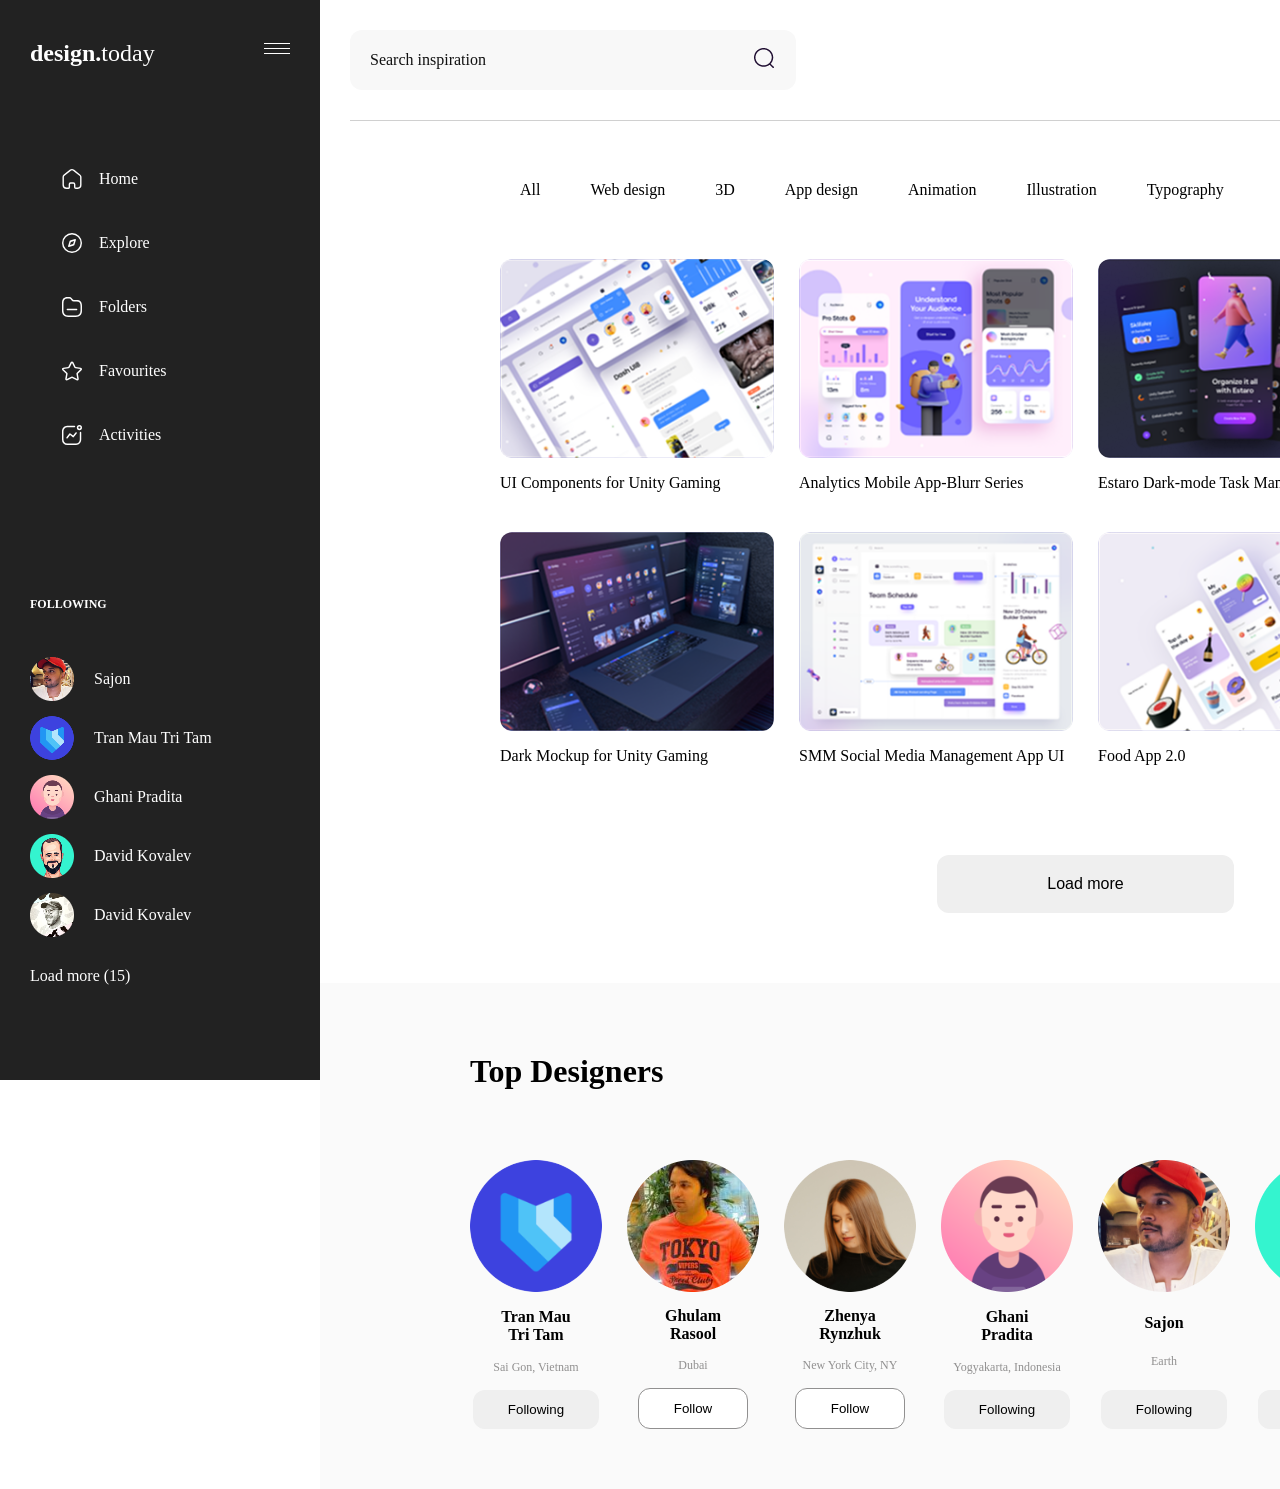
==== index.html @ c8853a81 "finish designers chapter" ====
<!doctype html>
<html lang="en">
  <head>
    <meta charset="UTF-8" />
    <meta name="viewport" content="width=device-width, initial-scale=1.0" />
    <title>SHUALEDURI | NIKUSHA JGARKAVA</title>
    <link rel="stylesheet" href="src/style.css" />
    <meta name="desctiption" content="SHUALEDURI" />
    <meta
      property="og:url"
      content="https://nikushajgarkava718.github.io/SHUALEDURI-NIKUSHA-JGARKAVA/"
    />
    <meta property="og:type" content="site" />
    <meta property="og:title" content="making site design" />
    <meta property="og:description" content="making site design" />
  </head>
  <body>
    <aside class="sidebar">
      <div class="logo">
        <div class="mainlogo">
          <div class="start">design.</div>
          <div class="end">today</div>
        </div>
        <div class="burger">
          <img src="src/img/burger.png" alt="burgermenu" />
        </div>
      </div>
      <nav class="navigation">
        <ul>
          <li class="icons">
            <img src="src/img/home.svg" alt="home" />
            <span>Home</span>
          </li>
          <li class="icons">
            <img src="src/img/explore.svg" alt="explore" />
            <span>Explore</span>
          </li>
          <li class="icons">
            <img src="src/img/folders.svg" alt="folders" />
            <span>Folders</span>
          </li>
          <li class="icons">
            <img src="src/img/favourites.svg" alt="favourites" />
            <span>Favourites</span>
          </li>
          <li class="icons">
            <img src="src/img/activities.svg" alt="activities" />
            <span>Activities</span>
          </li>
        </ul>
      </nav>
      <div class="following">
        <h3>Following</h3>
        <ul class="allmembers">
          <li class="members">
            <img src="src/img/sajon.png" alt="Sajon" /> <span>Sajon</span>
          </li>
          <li class="members">
            <img src="src/img/tran.png" alt="Tran Mau Tri Tam" />
            <span>Tran Mau Tri Tam</span>
          </li>
          <li class="members">
            <img src="src/img/ghani.png" alt="Ghani Pradita" />
            <span>Ghani Pradita</span>
          </li>
          <li class="members">
            <img src="src/img/david.png" alt="David Kovalev" />
            <span>David Kovalev</span>
          </li>
          <li class="members">
            <img src="src/img/ryan.png" alt="Ryan Putnam" />
            <span>David Kovalev</span>
          </li>
        </ul>
      </div>
      <div class="loadmore">
        <p>Load more (15)</p>
      </div>
    </aside>
    <header class="header">
      <div class="search">
        <div>
          <span>Search inspiration</span>
        </div>
        <div>
          <img src="src/img/searchicon.png" alt="search" />
        </div>
      </div>
      <div class="nextpage">
        <span>GO PRO!</span>
        <img src="src/img/mailnot.png" alt="maillogo" />
        <img src="src/img/notification.png" alt="messagelogo" />
        <a href="#"><img src="src/img/nextpage.png" alt="gotonextpage" /></a>
        <button class="load">UPLOAD</button>
      </div>
    </header>
    <section class="main">
      <div class="categories">
        <div class="catnames">
          <span class="names">All</span>
          <span class="names">Web design</span>
          <span class="names">3D</span>
          <span class="names">App design</span>
          <span class="names">Animation</span>
          <span class="names">Illustration</span>
          <span class="names">Typography</span>
        </div>
        <button class="bfilters">
          <img src="src/img/filterlogo.svg" alt="filterlogo" />
          Filters
        </button>
      </div>
      <div class="nextsection">
        <div class="bigphotos">
          <div class="photos">
            <img src="src/img/ui.png" alt="uielements" />
            <div class="photo-actions">
              <button class="icon-btn" aria-label="Add">
                <img src="src/img/plus.png" alt="" />
              </button>
              <button class="icon-btn" aria-label="Favourite">
                <img src="src/img/heart.png" alt="" />
              </button>
            </div>
            <p>UI Components for Unity Gaming</p>
          </div>
          <div class="photos">
            <img src="src/img/blurr.png" alt="blurr" />
            <div class="photo-actions">
              <button class="icon-btn" aria-label="Add">
                <img src="src/img/plus.png" alt="" />
              </button>
              <button class="icon-btn" aria-label="Favourite">
                <img src="src/img/heart.png" alt="" />
              </button>
            </div>
            <p>Analytics Mobile App-Blurr Series</p>
          </div>
          <div class="photos">
            <img src="src/img/darkmode.png" alt="darkmode" />
            <div class="photo-actions">
              <button class="icon-btn" aria-label="Add">
                <img src="src/img/plus.png" alt="" />
              </button>
              <button class="icon-btn" aria-label="Favourite">
                <img src="src/img/heart.png" alt="" />
              </button>
            </div>
            <p>Estaro Dark-mode Task Management App</p>
          </div>
          <div class="photos">
            <img src="src/img/livestream.png" alt="livestream" />
            <div class="photo-actions">
              <button class="icon-btn" aria-label="Add">
                <img src="src/img/plus.png" alt="" />
              </button>
              <button class="icon-btn" aria-label="Favourite">
                <img src="src/img/heart.png" alt="" />
              </button>
            </div>
            <p>Live streaming application for gamers.</p>
          </div>
        </div>
        <div class="bigphotos">
          <div class="photos">
            <img src="src/img/darkmockup.png" alt="uielements" />
            <div class="photo-actions">
              <button class="icon-btn" aria-label="Add">
                <img src="src/img/plus.png" alt="" />
              </button>
              <button class="icon-btn" aria-label="Favourite">
                <img src="src/img/heart.png" alt="" />
              </button>
            </div>
            <p>Dark Mockup for Unity Gaming</p>
          </div>
          <div class="photos">
            <img src="src/img/SMM.png" alt="blurr" />
            <div class="photo-actions">
              <button class="icon-btn" aria-label="Add">
                <img src="src/img/plus.png" alt="" />
              </button>
              <button class="icon-btn" aria-label="Favourite">
                <img src="src/img/heart.png" alt="" />
              </button>
            </div>
            <p>SMM Social Media Management App UI</p>
          </div>
          <div class="photos">
            <img src="src/img/food.png" alt="darkmode" />
            <div class="photo-actions">
              <button class="icon-btn" aria-label="Add">
                <img src="src/img/plus.png" alt="" />
              </button>
              <button class="icon-btn" aria-label="Favourite">
                <img src="src/img/heart.png" alt="" />
              </button>
            </div>
            <p>Food App 2.0</p>
          </div>
          <div class="photos">
            <img src="src/img/livestream2.png" alt="livestream" />
            <div class="photo-actions">
              <button class="icon-btn" aria-label="Add">
                <img src="src/img/plus.png" alt="" />
              </button>
              <button class="icon-btn" aria-label="Favourite">
                <img src="src/img/heart.png" alt="" />
              </button>
            </div>
            <p>Live streaming application for gamers.</p>
          </div>
        </div>
        <button class="loadmore">Load more</button>
      </div>
    </section>
    <section class="design">
      <div class="designers">
        <div class="topdesigners">
          <h4>Top Designers</h4>
          <p>View all</p>
        </div>
        <div class="realdesigners">
          <div class="designer">
            <img src="src/img/Tranmau.png" alt="tranpic" />
            <span class="fullname">Tran Mau Tri Tam</span>
            <span class="location">Sai Gon, Vietnam</span>
            <button>Following</button>
          </div>
          <div class="designer">
            <img src="src/img/ghulam.png" alt="ghulampic" />
            <span class="fullname">Ghulam Rasool</span>
            <span class="location">Dubai</span>
            <button class="follow">Follow</button>
          </div>
          <div class="designer">
            <img src="src/img/zhenya.png" alt="zhenyapic" />
            <span class="fullname">Zhenya Rynzhuk</span>
            <span class="location">New York City, NY</span>
            <button class="follow">Follow</button>
          </div>
          <div class="designer">
            <img src="src/img/ghani2.png" alt="ghanipic" />
            <span class="fullname">Ghani Pradita</span>
            <span class="location">Yogyakarta, Indonesia</span>
            <button>Following</button>
          </div>
          <div class="designer">
            <img src="src/img/sajon2.png" alt="sajonpic" />
            <span class="fullname">Sajon</span>
            <span class="location">Earth</span>
            <button>Following</button>
          </div>
          <div class="designer">
            <img src="src/img/david2.png" alt="davidpic" />
            <span class="fullname">David Kovalev</span>
            <span class="location">Sarasota, FL</span>
            <button>Following</button>
          </div>
          <div class="designer">
            <img src="src/img/ryan2.png" alt="ryanpic" />
            <span class="fullname">Ryan Putnam</span>
            <span class="location">Colorado Springs</span>
            <button>Following</button>
          </div>
          <div class="designer">
            <img src="src/img/dmitry.png" alt="dmitrypic" />
            <span class="fullname">Dmitry Lauretsky</span>
            <span class="location">Omsk, Russia</span>
            <button class="follow">Follow</button>
          </div>
        </div>
      </div>
    </section>
  </body>
</html>
---- src/style.css ----
@media (min-width: 768px);

* {
  margin: 0;
  padding: 0;
  box-sizing: border-box;
}

body {
  display: grid;
  grid-template-columns: 320px 1fr;
  grid-template-rows: auto 1fr;
  grid-template-areas:
    "sidebar header"
    "sidebar main"
    "sidebar design";
}

.sidebar {
  grid-area: sidebar;
}

.header {
  grid-area: header;
}

.main {
  grid-area: main;
}

.design {
  grid-area: design;
}

ul,
li {
  list-style: none;
}

.sidebar {
  background-color: #222222;
  width: 320px;
  height: 1080px;
  .logo {
    display: flex;
    justify-content: space-between;
    padding: 40px 30px;
    .mainlogo {
      display: flex;
      .start {
        color: white;
        font-weight: 900;
        font-size: 24px;
      }
      .end {
        color: white;
        font-size: 24px;
      }
    }
  }

  .navigation {
    padding: 40px 30px;

    .icons {
      color: white;
      display: flex;
      align-items: center;
      gap: 15px;
      /* margin-bottom: 50px; */
      max-width: 260px;
      min-height: 60px;
      padding: 20px 30px;
      border-radius: 12px;
      &:hover {
        background-color: #ff2288;
      }
    }
  }
}

.following {
  margin-top: 90px;
  h3 {
    color: white;
    text-transform: uppercase;
    padding: 0 30px;
    font-size: 12px;
  }

  .allmembers {
    padding: 30px;
    color: white;
    .members {
      gap: 20px;
      display: flex;
      align-items: center;
      margin-top: 15px;
    }
  }
}

.loadmore {
  padding: 0 30px;
  color: white;
}

header {
  display: flex;
  justify-content: space-between;
  padding: 30px;
  .search {
    color: #111111;
    background-color: #f8f8f8;
    width: 446px;
    min-height: 56px;
    display: flex;
    justify-content: space-between;
    align-items: center;
    padding: 0 20px;
    border-radius: 12px;
  }

  .nextpage {
    display: flex;
    align-items: center;
    gap: 25px;
    span {
      color: #ff2288;
      font-size: 14px;
    }

    .load {
      background-color: #ff2288;
      border: none;
      font-size: 14px;
      padding: 20px 40px;
      border-radius: 12px;
      color: white;
      &:hover {
        background-color: #222222;
      }
    }
  }
}

.main {
  border-top: 1px solid #d0d0d0;
  margin: 0 30px;
  .categories {
    padding: 0 150px;
    margin-top: 40px;
    display: flex;
    align-items: center;
    justify-content: space-between;
    .catnames {
      display: flex;
      gap: 10px;
    }
    .names {
      padding: 20px;
      &:hover {
        background-color: #f2f2f2;
        border-radius: 12px;
      }
    }
    .bfilters {
      display: flex;
      align-items: center;
      gap: 15px;
      font-size: 16px;
      background-color: white;
      border: 1px solid #d8d8d8;
      padding: 15px 25px;
      border-radius: 12px;
    }
  }

  .nextsection {
    display: flex;
    flex-direction: column;
    align-items: center;
    .bigphotos {
      display: flex;
      justify-content: space-between;
      gap: 25px;
      margin-top: 40px;
      padding: 0 150px;
      .photos {
        position: relative;
        p {
          margin-top: 16px;
        }
      }

      .photos img {
        width: 100%;
        display: block;
        border-radius: 12px;
      }

      .photo-actions {
        position: absolute;
        top: 15px;
        left: 15px;
        display: none;
        flex-direction: column;
        gap: 8px;
      }

      .photos:hover .photo-actions {
        display: flex;
      }

      .icon-btn {
        width: 36px;
        height: 36px;
        background-color: white;
        border-radius: 12px;
        border: none;
        display: flex;
        align-items: center;
        justify-content: center;
        cursor: pointer;
      }

      .icon-btn img {
        width: 16px;
        height: 16px;
      }
    }

    .loadmore {
      color: black;
      padding: 20px 110px;
      font-size: 16px;
      border: none;
      border-radius: 12px;
      margin-top: 90px;
    }
  }
}

.designers {
  margin-top: 70px;
  background-color: #fafafa;
  .topdesigners {
    display: flex;
    justify-content: space-between;
    padding: 70px 150px;
    h4 {
      font-size: 32px;
    }
    p {
      font-size: 14px;
      color: #bcbcbc;
    }
  }
  .realdesigners {
    padding: 0 150px;
    padding-bottom: 60px;
    display: flex;
    gap: 25px;
  }
  .designer {
    max-width: 132px;
    display: flex;
    flex-direction: column;
    align-items: center;
    justify-content: space-between;
    gap: 15px;
    .fullname {
      text-align: center;
      font-size: 16px;
      font-weight: 800;
      max-width: 70px;
    }
    .location {
      color: #919090;
      font-size: 12px;
    }
    button {
      padding: 12px 35px;
      border: none;
      border-radius: 12px;
    }
    .follow {
      background-color: white;
      border: 1px solid #919090;
      border-radius: 12px;
    }
  }
}
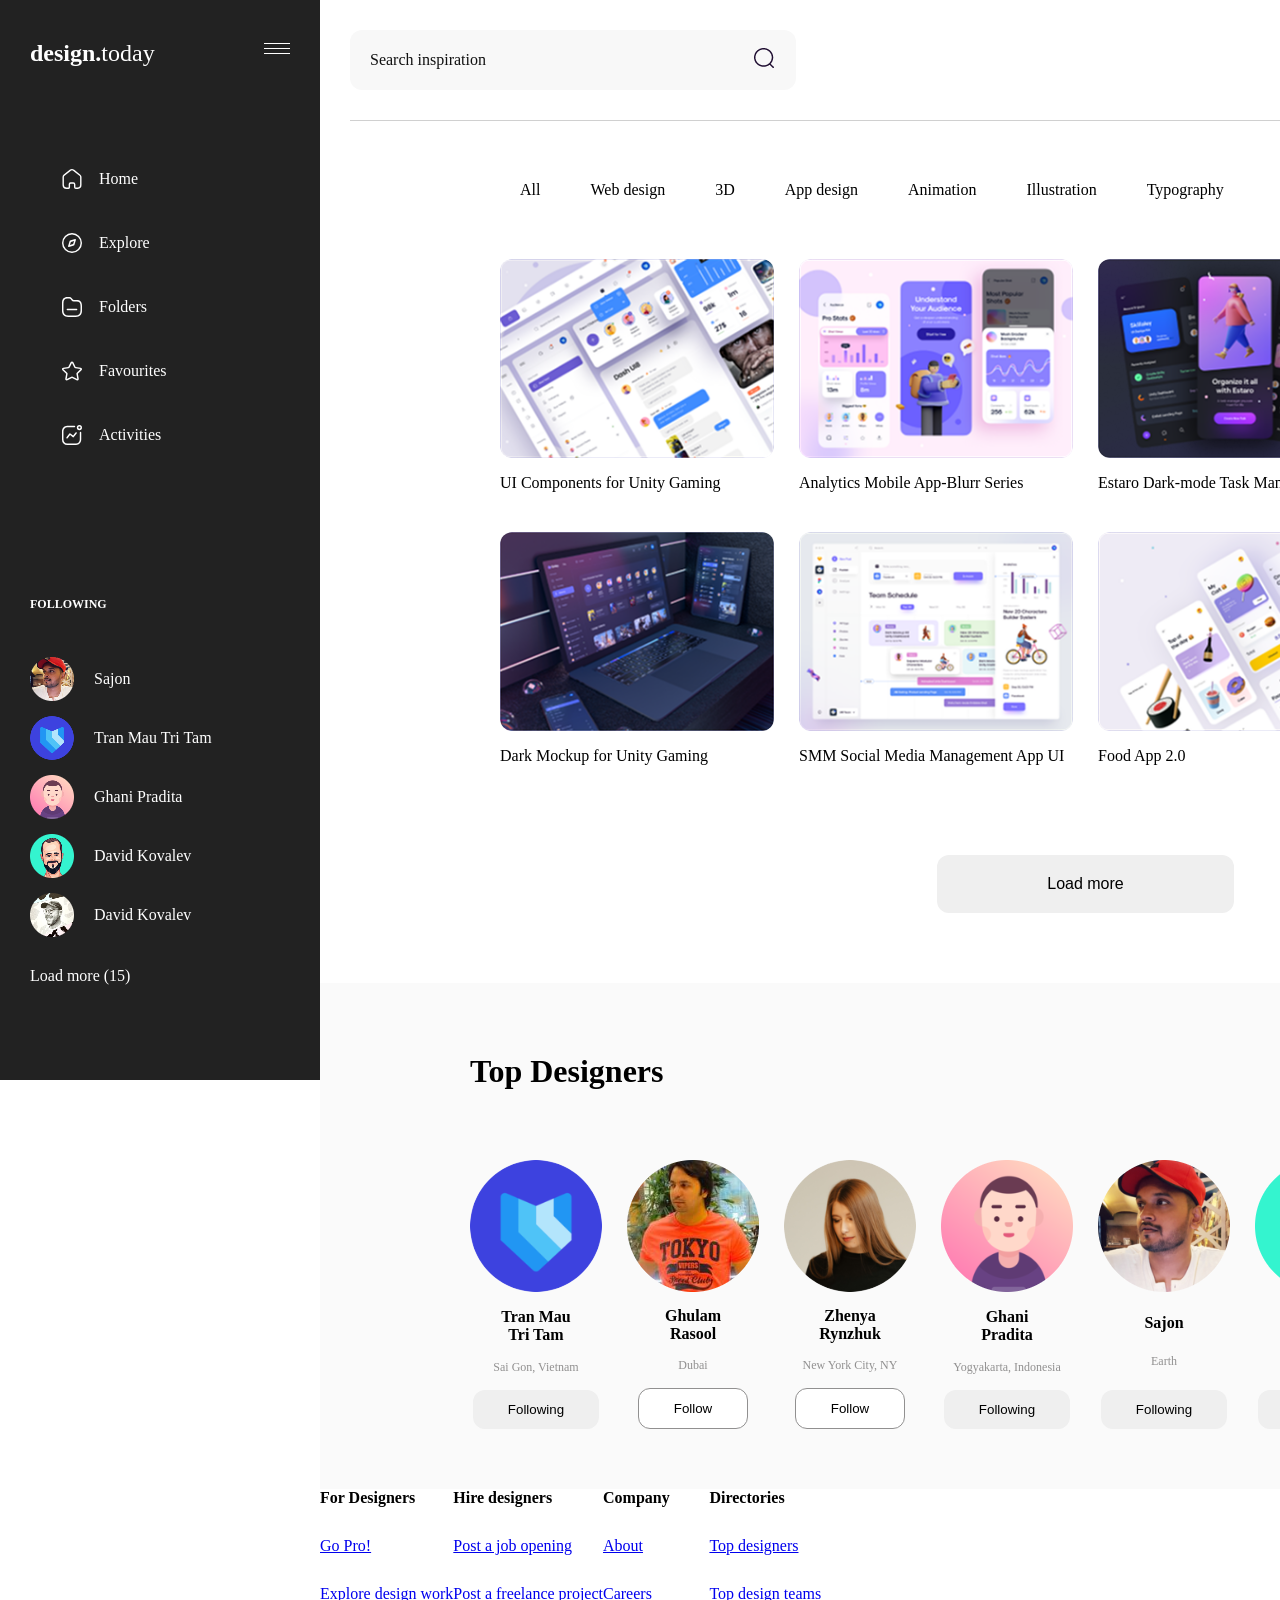
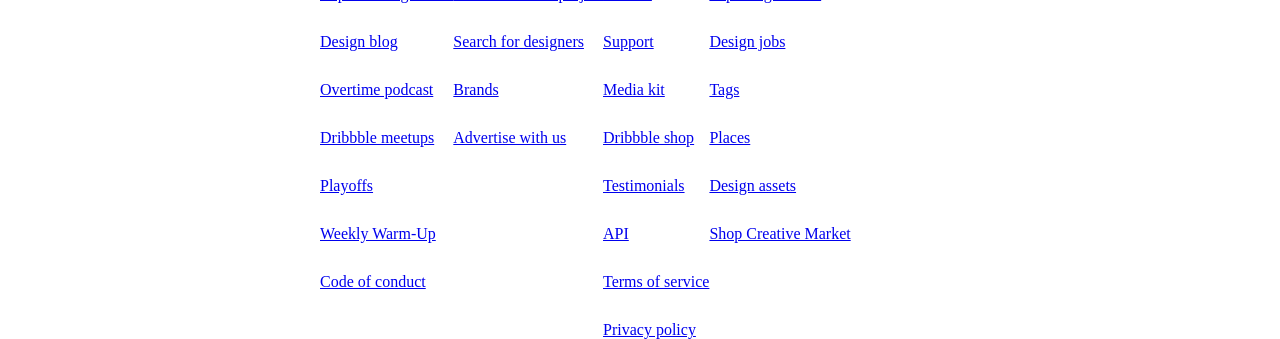
==== commit b1f49cc8: "add a tags and display flex on footer" ====
--- a/index.html
+++ b/index.html
@@ -272,5 +272,50 @@
         </div>
       </div>
     </section>
+    <footer class="footer">
+      <div class="links">
+        <div class="alllinks">
+          <h4>For Designers</h4>
+          <a href="#">Go Pro!</a>
+          <a href="#">Explore design work</a>
+          <a href="#">Design blog</a>
+          <a href="#">Overtime podcast</a>
+          <a href="#">Dribbble meetups</a>
+          <a href="#">Playoffs</a>
+          <a href="#">Weekly Warm-Up</a>
+          <a href="#">Code of conduct</a>
+        </div>
+        <div class="alllinks">
+          <h4>Hire designers</h4>
+          <a href="#">Post a job opening</a>
+          <a href="#">Post a freelance project</a>
+          <a href="#"> Search for designers</a>
+          <a href="#">Brands</a>
+          <a href="#">Advertise with us</a>
+        </div>
+        <div class="alllinks">
+          <h4>Company</h4>
+          <a href="#">About</a>
+          <a href="#">Careers</a>
+          <a href="#">Support</a>
+          <a href="#">Media kit</a>
+          <a href="#">Dribbble shop</a>
+          <a href="#">Testimonials</a>
+          <a href="#">API</a>
+          <a href="#">Terms of service</a>
+          <a href="#">Privacy policy</a>
+        </div>
+        <div class="alllinks">
+          <h4>Directories</h4>
+          <a href="#">Top designers</a>
+          <a href="#">Top design teams</a>
+          <a href="#">Design jobs</a>
+          <a href="#">Tags</a>
+          <a href="#">Places</a>
+          <a href="#">Design assets</a>
+          <a href="#">Shop Creative Market</a>
+        </div>
+      </div>
+    </footer>
   </body>
 </html>
--- a/src/style.css
+++ b/src/style.css
@@ -13,7 +13,8 @@
   grid-template-areas:
     "sidebar header"
     "sidebar main"
-    "sidebar design";
+    "sidebar design"
+    "sidebar footer";
 }
 
 .sidebar {
@@ -30,6 +31,9 @@
 
 .design {
   grid-area: design;
+}
+.footer {
+  grid-area: footer;
 }
 
 ul,
@@ -291,3 +295,14 @@
     }
   }
 }
+
+.footer {
+  .links {
+    display: flex;
+    .alllinks {
+      display: flex;
+      flex-direction: column;
+      gap: 30px;
+    }
+  }
+}
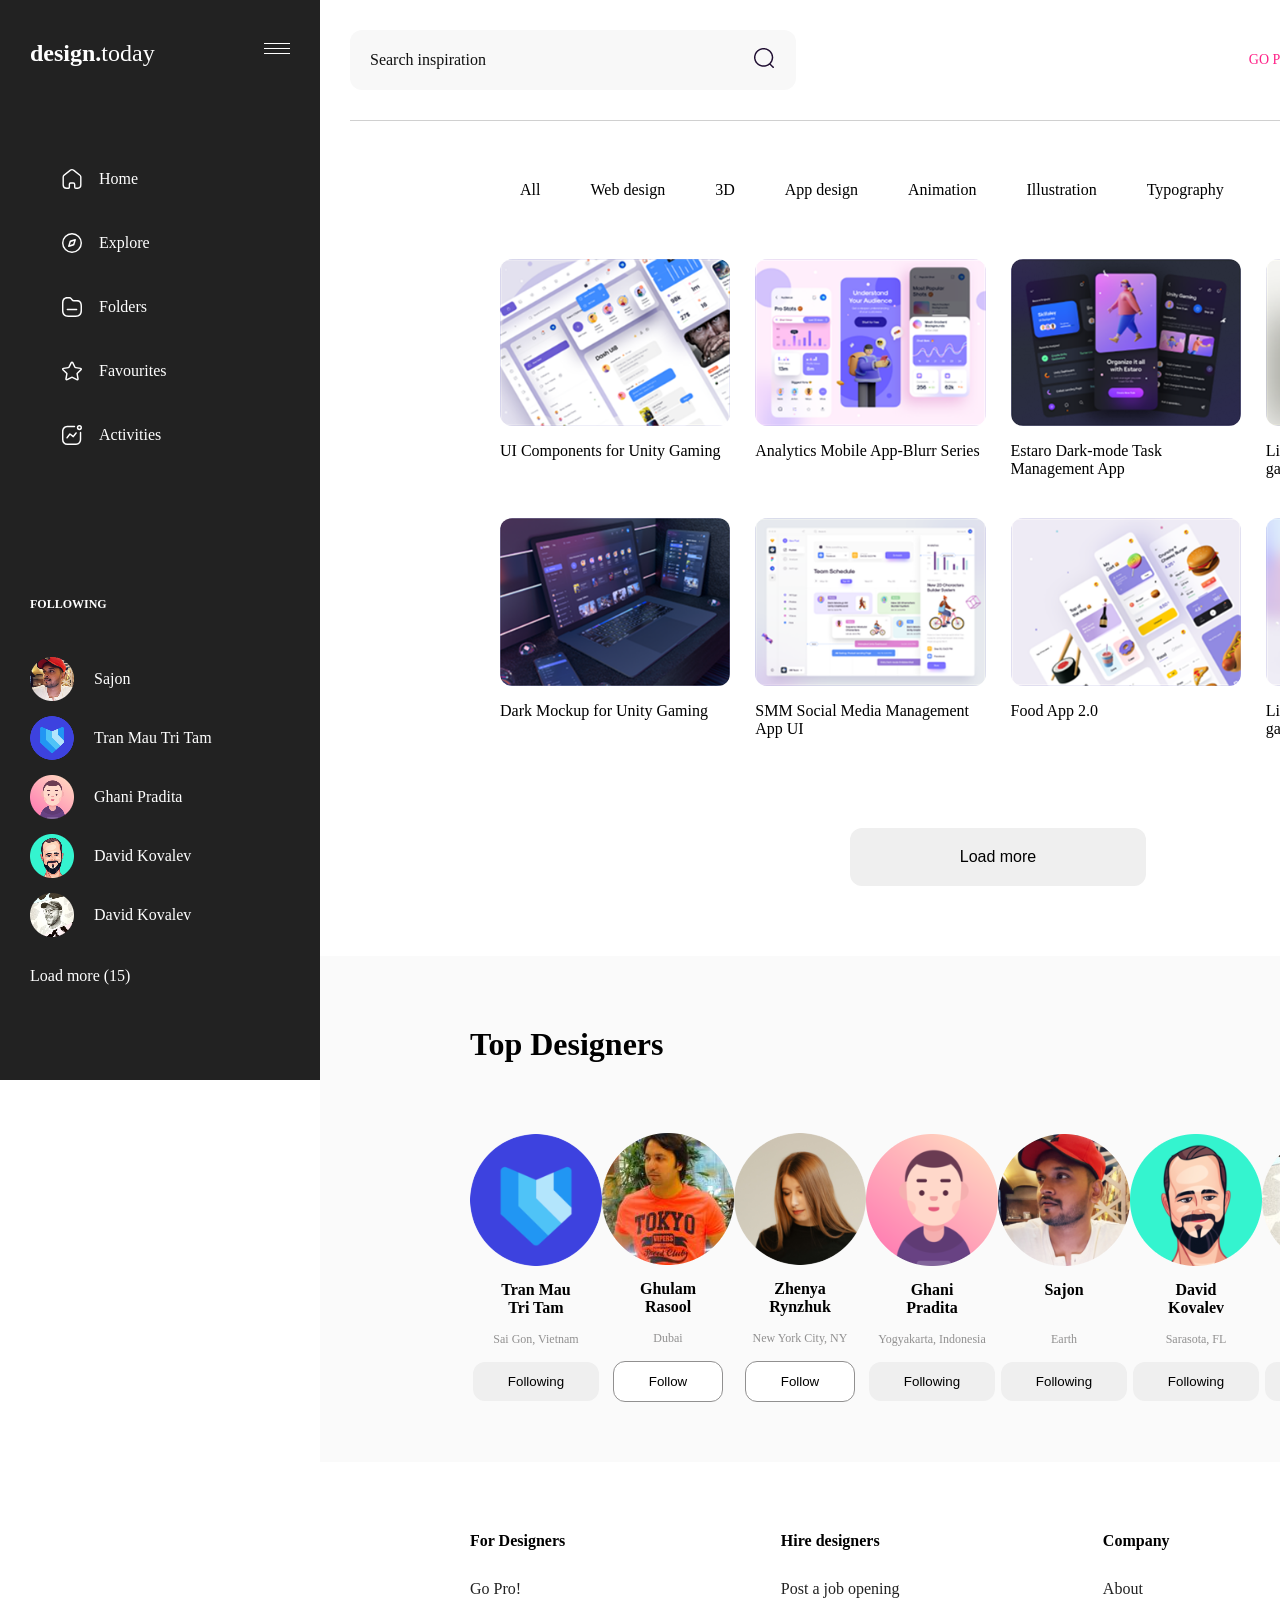
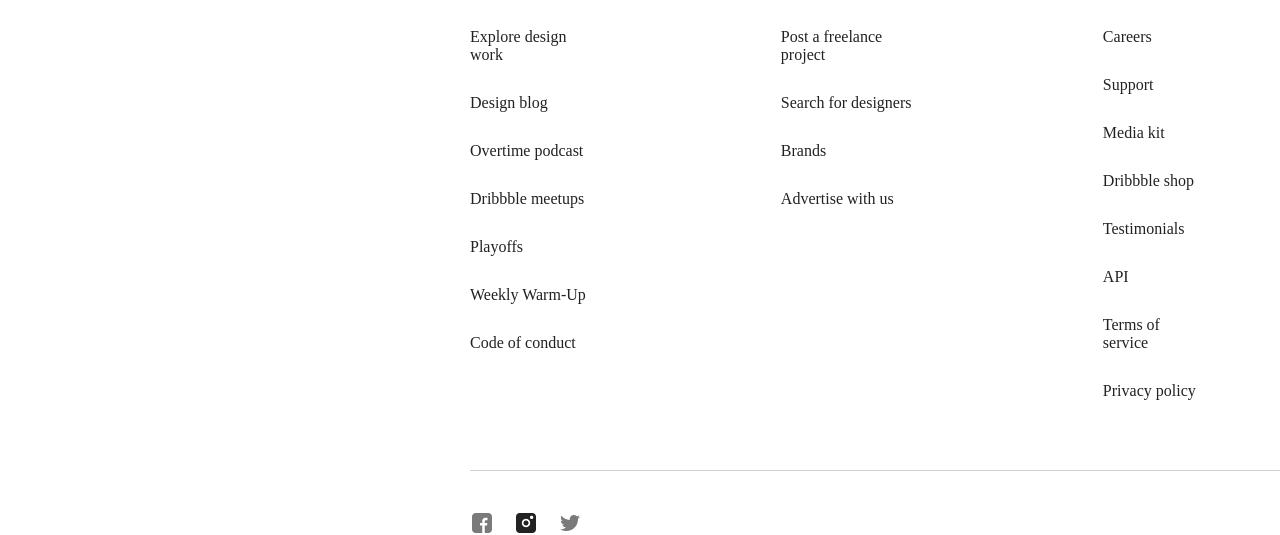
==== commit 9bded292: "finish basic full design" ====
--- a/index.html
+++ b/index.html
@@ -316,6 +316,17 @@
           <a href="#">Shop Creative Market</a>
         </div>
       </div>
+      <div class="media">
+        <div class="socialmedia">
+          <img src="src/img/fb.png" alt="facebook" />
+          <img src="src/img/insta.png" alt="instagram" />
+          <img src="src/img/x.png" alt="x-twitter" />
+        </div>
+        <div class="smartacademy">
+          <p>For</p>
+          <p class="academy">Smartacademy</p>
+        </div>
+      </div>
     </footer>
   </body>
 </html>
--- a/src/style.css
+++ b/src/style.css
@@ -264,7 +264,8 @@
     padding: 0 150px;
     padding-bottom: 60px;
     display: flex;
-    gap: 25px;
+    align-items: center;
+    justify-content: space-between;
   }
   .designer {
     max-width: 132px;
@@ -278,6 +279,7 @@
       font-size: 16px;
       font-weight: 800;
       max-width: 70px;
+      min-height: 36px;
     }
     .location {
       color: #919090;
@@ -297,12 +299,44 @@
 }
 
 .footer {
+  margin-top: 70px;
+  padding: 0 150px;
+
   .links {
     display: flex;
+    gap: 180px;
+    padding-bottom: 70px;
+    border-bottom: 1px solid #d0d0d0;
     .alllinks {
+      max-width: 142px;
       display: flex;
       flex-direction: column;
       gap: 30px;
-    }
-  }
-}
+      a {
+        text-decoration: none;
+        color: #222222;
+      }
+    }
+  }
+
+  .media {
+    display: flex;
+    justify-content: space-between;
+    margin-top: 40px;
+    .socialmedia {
+      display: flex;
+      gap: 20px;
+      img {
+        max-width: 24px;
+        height: 24px;
+      }
+    }
+    .smartacademy {
+      display: flex;
+      gap: 4px;
+      .academy {
+        font-weight: bold;
+      }
+    }
+  }
+}
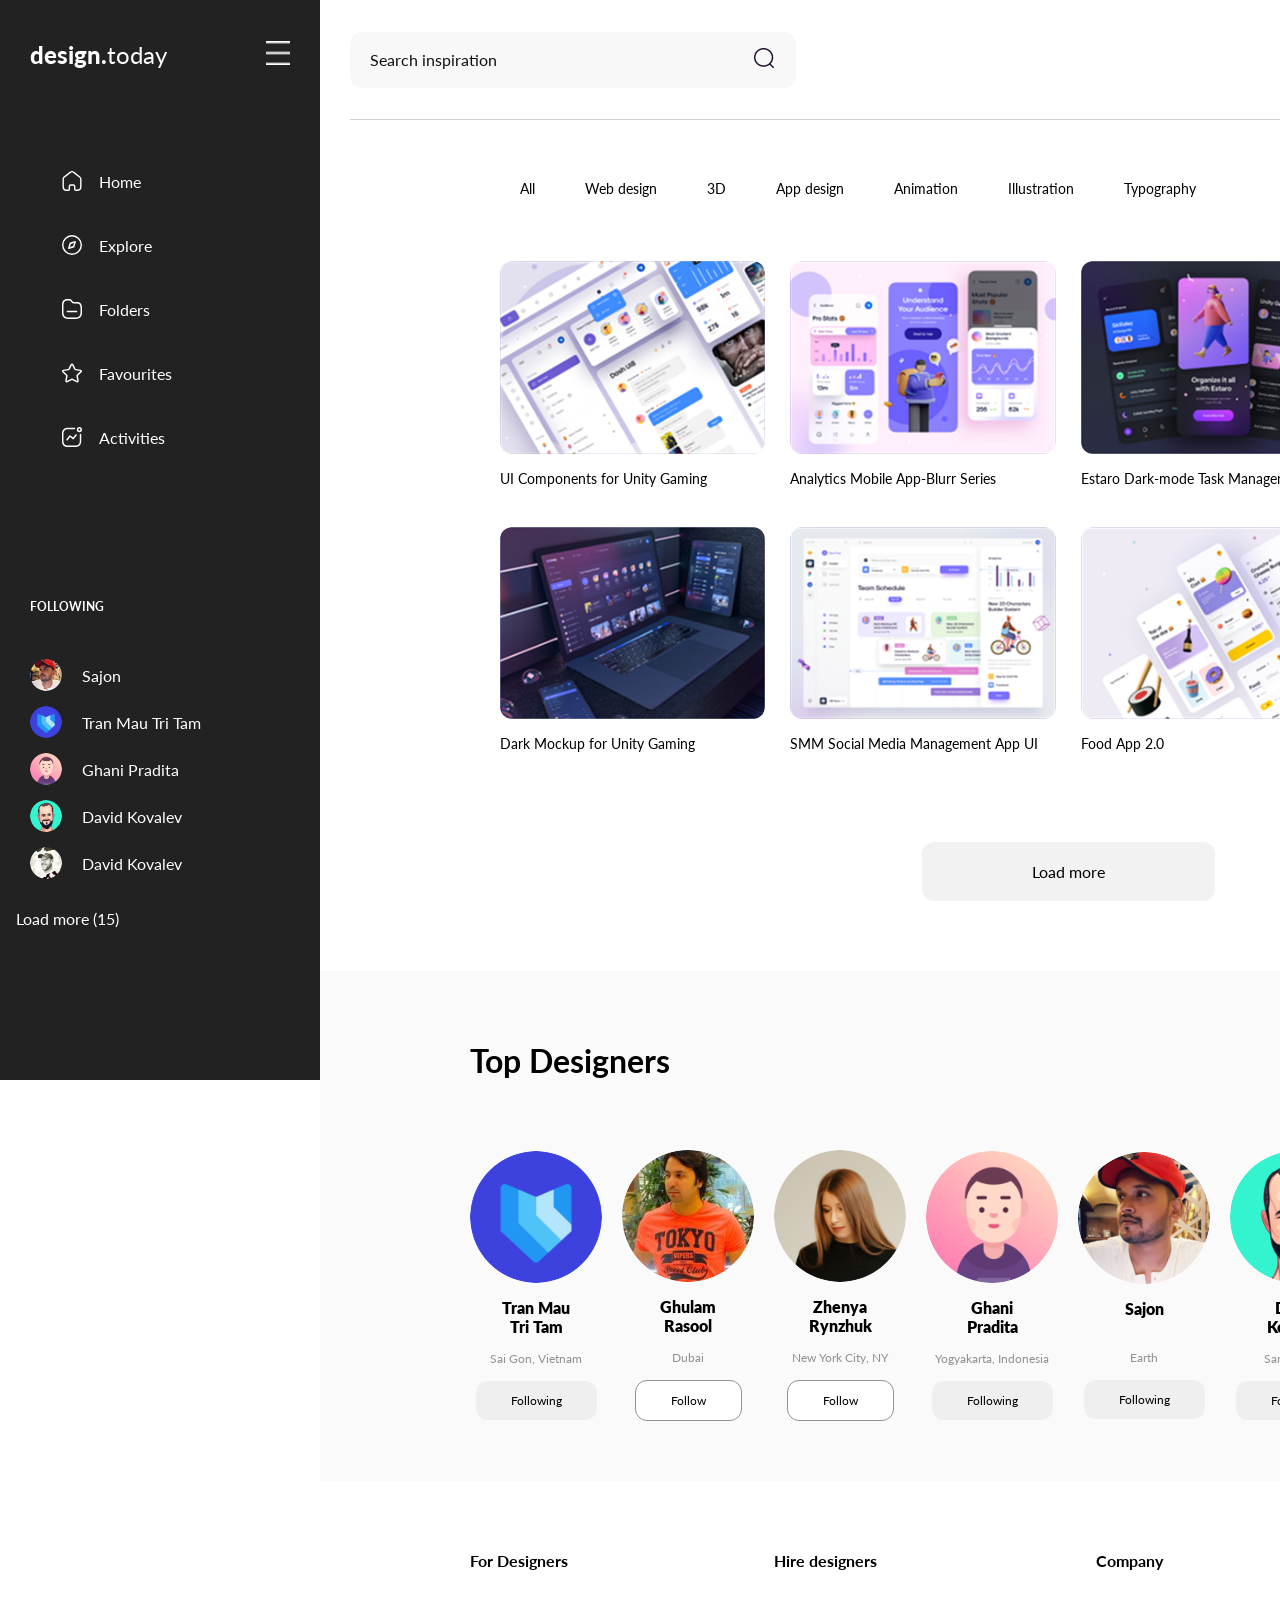
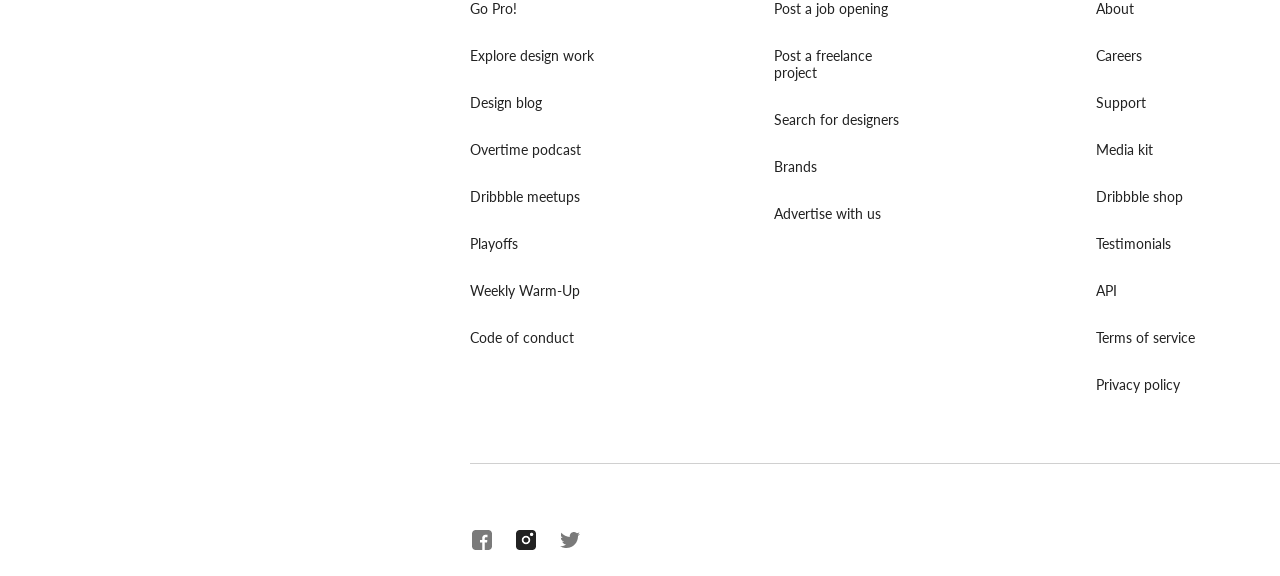
==== commit b382d94f: "add fonts" ====
--- a/index.html
+++ b/index.html
@@ -5,6 +5,12 @@
     <meta name="viewport" content="width=device-width, initial-scale=1.0" />
     <title>SHUALEDURI | NIKUSHA JGARKAVA</title>
     <link rel="stylesheet" href="src/style.css" />
+    <link rel="preconnect" href="https://fonts.googleapis.com" />
+    <link rel="preconnect" href="https://fonts.gstatic.com" crossorigin />
+    <link
+      href="https://fonts.googleapis.com/css2?family=Lato:ital,wght@0,100;0,300;0,400;0,700;0,900;1,100;1,300;1,400;1,700;1,900&display=swap"
+      rel="stylesheet"
+    />
     <meta name="desctiption" content="SHUALEDURI" />
     <meta
       property="og:url"
--- a/src/style.css
+++ b/src/style.css
@@ -1,39 +1,8 @@
-@media (min-width: 768px);
-
 * {
   margin: 0;
   padding: 0;
   box-sizing: border-box;
-}
-
-body {
-  display: grid;
-  grid-template-columns: 320px 1fr;
-  grid-template-rows: auto 1fr;
-  grid-template-areas:
-    "sidebar header"
-    "sidebar main"
-    "sidebar design"
-    "sidebar footer";
-}
-
-.sidebar {
-  grid-area: sidebar;
-}
-
-.header {
-  grid-area: header;
-}
-
-.main {
-  grid-area: main;
-}
-
-.design {
-  grid-area: design;
-}
-.footer {
-  grid-area: footer;
+  font-family: "Lato", sans-serif;
 }
 
 ul,
@@ -43,38 +12,44 @@
 
 .sidebar {
   background-color: #222222;
-  width: 320px;
-  height: 1080px;
+  width: 100%;
+  padding-bottom: 20px;
+
   .logo {
     display: flex;
     justify-content: space-between;
-    padding: 40px 30px;
+    align-items: center;
+    padding: 20px 16px;
+
     .mainlogo {
       display: flex;
       .start {
         color: white;
         font-weight: 900;
-        font-size: 24px;
+        font-size: 20px;
       }
       .end {
         color: white;
-        font-size: 24px;
-      }
+        font-size: 20px;
+      }
+    }
+
+    .burger img {
+      width: 24px;
+      height: 24px;
     }
   }
 
   .navigation {
-    padding: 40px 30px;
+    padding: 0 16px;
 
     .icons {
       color: white;
       display: flex;
       align-items: center;
       gap: 15px;
-      /* margin-bottom: 50px; */
-      max-width: 260px;
-      min-height: 60px;
-      padding: 20px 30px;
+      min-height: 50px;
+      padding: 14px 16px;
       border-radius: 12px;
       &:hover {
         background-color: #ff2288;
@@ -84,98 +59,118 @@
 }
 
 .following {
-  margin-top: 90px;
+  margin-top: 30px;
   h3 {
     color: white;
     text-transform: uppercase;
-    padding: 0 30px;
+    padding: 0 16px;
     font-size: 12px;
   }
-
   .allmembers {
-    padding: 30px;
+    padding: 16px;
     color: white;
     .members {
-      gap: 20px;
-      display: flex;
-      align-items: center;
-      margin-top: 15px;
-    }
-  }
-}
-
-.loadmore {
-  padding: 0 30px;
+      gap: 15px;
+      display: flex;
+      align-items: center;
+      margin-top: 14px;
+    }
+    img {
+      width: 32px;
+      height: 32px;
+      border-radius: 50%;
+    }
+  }
+}
+
+.sidebar .loadmore {
+  padding: 0 16px;
   color: white;
 }
 
-header {
+.header {
   display: flex;
-  justify-content: space-between;
-  padding: 30px;
+  flex-wrap: wrap;
+  align-items: center;
+  gap: 12px;
+  padding: 16px;
+
   .search {
+    order: 3;
+    width: 100%;
     color: #111111;
     background-color: #f8f8f8;
-    width: 446px;
-    min-height: 56px;
+    min-height: 48px;
     display: flex;
     justify-content: space-between;
     align-items: center;
-    padding: 0 20px;
+    padding: 0 16px;
     border-radius: 12px;
   }
 
   .nextpage {
+    order: 2;
+    margin-left: auto;
     display: flex;
     align-items: center;
-    gap: 25px;
+    gap: 14px;
+
     span {
-      color: #ff2288;
-      font-size: 14px;
+      display: none;
+    }
+
+    img {
+      width: 20px;
+      height: 20px;
     }
 
     .load {
       background-color: #ff2288;
       border: none;
-      font-size: 14px;
-      padding: 20px 40px;
-      border-radius: 12px;
+      font-size: 13px;
+      padding: 10px 16px;
+      border-radius: 10px;
       color: white;
-      &:hover {
-        background-color: #222222;
-      }
     }
   }
 }
 
 .main {
   border-top: 1px solid #d0d0d0;
-  margin: 0 30px;
+  margin: 0 16px;
+
   .categories {
-    padding: 0 150px;
-    margin-top: 40px;
-    display: flex;
-    align-items: center;
-    justify-content: space-between;
+    padding: 20px 0;
+    display: flex;
+    flex-direction: column;
+    gap: 16px;
+
     .catnames {
       display: flex;
-      gap: 10px;
-    }
+      gap: 8px;
+      overflow-x: auto;
+      padding-bottom: 4px;
+    }
+
     .names {
-      padding: 20px;
+      padding: 10px 14px;
+      white-space: nowrap;
+      font-size: 14px;
       &:hover {
         background-color: #f2f2f2;
         border-radius: 12px;
       }
     }
+
     .bfilters {
-      display: flex;
-      align-items: center;
-      gap: 15px;
-      font-size: 16px;
+      align-self: flex-start;
+      display: flex;
+      align-items: center;
+      gap: 10px;
+      font-size: 14px;
       background-color: white;
       border: 1px solid #d8d8d8;
-      padding: 15px 25px;
+      padding: 10px 16px;
       border-radius: 12px;
     }
   }
@@ -183,17 +178,19 @@
   .nextsection {
     display: flex;
     flex-direction: column;
-    align-items: center;
+    align-items: stretch;
+
     .bigphotos {
-      display: flex;
-      justify-content: space-between;
-      gap: 25px;
-      margin-top: 40px;
-      padding: 0 150px;
+      display: grid;
+      grid-template-columns: 1fr;
+      gap: 20px;
+      margin-top: 20px;
+
       .photos {
         position: relative;
         p {
-          margin-top: 16px;
+          margin-top: 12px;
+          font-size: 14px;
         }
       }
 
@@ -205,138 +202,513 @@
 
       .photo-actions {
         position: absolute;
-        top: 15px;
-        left: 15px;
-        display: none;
+        top: 12px;
+        left: 12px;
+        display: flex;
         flex-direction: column;
         gap: 8px;
       }
 
-      .photos:hover .photo-actions {
-        display: flex;
-      }
-
       .icon-btn {
-        width: 36px;
-        height: 36px;
+        width: 32px;
+        height: 32px;
         background-color: white;
-        border-radius: 12px;
+        border-radius: 10px;
         border: none;
         display: flex;
         align-items: center;
         justify-content: center;
-        cursor: pointer;
       }
 
       .icon-btn img {
-        width: 16px;
-        height: 16px;
+        width: 14px;
+        height: 14px;
       }
     }
 
     .loadmore {
       color: black;
-      padding: 20px 110px;
-      font-size: 16px;
+      background: #f2f2f2;
+      padding: 14px;
+      font-size: 14px;
       border: none;
       border-radius: 12px;
-      margin-top: 90px;
+      margin-top: 30px;
+      width: 100%;
     }
   }
 }
 
 .designers {
-  margin-top: 70px;
+  margin-top: 40px;
   background-color: #fafafa;
+
   .topdesigners {
     display: flex;
     justify-content: space-between;
-    padding: 70px 150px;
+    align-items: center;
+    padding: 30px 16px;
     h4 {
-      font-size: 32px;
+      font-size: 22px;
     }
     p {
-      font-size: 14px;
+      font-size: 13px;
       color: #bcbcbc;
     }
   }
+
   .realdesigners {
-    padding: 0 150px;
-    padding-bottom: 60px;
-    display: flex;
-    align-items: center;
-    justify-content: space-between;
-  }
+    padding: 0 16px 30px;
+    display: flex;
+    gap: 20px;
+    overflow-x: auto;
+  }
+
   .designer {
-    max-width: 132px;
+    flex: 0 0 auto;
+    max-width: 110px;
     display: flex;
     flex-direction: column;
     align-items: center;
-    justify-content: space-between;
-    gap: 15px;
+    gap: 10px;
+
+    img {
+      width: 64px;
+      height: 64px;
+      border-radius: 50%;
+    }
+
     .fullname {
       text-align: center;
-      font-size: 16px;
+      font-size: 13px;
       font-weight: 800;
-      max-width: 70px;
-      min-height: 36px;
-    }
+    }
+
     .location {
       color: #919090;
-      font-size: 12px;
-    }
+      font-size: 11px;
+      text-align: center;
+    }
+
     button {
-      padding: 12px 35px;
+      padding: 8px 20px;
       border: none;
       border-radius: 12px;
-    }
+      font-size: 12px;
+    }
+
     .follow {
       background-color: white;
       border: 1px solid #919090;
-      border-radius: 12px;
     }
   }
 }
 
 .footer {
-  margin-top: 70px;
-  padding: 0 150px;
+  margin-top: 40px;
+  padding: 0 16px;
 
   .links {
     display: flex;
-    gap: 180px;
-    padding-bottom: 70px;
+    flex-direction: column;
+    gap: 30px;
+    padding-bottom: 40px;
     border-bottom: 1px solid #d0d0d0;
+
     .alllinks {
-      max-width: 142px;
       display: flex;
       flex-direction: column;
-      gap: 30px;
+      gap: 16px;
       a {
         text-decoration: none;
         color: #222222;
+        font-size: 14px;
       }
     }
   }
 
   .media {
     display: flex;
-    justify-content: space-between;
-    margin-top: 40px;
+    flex-direction: column;
+    gap: 16px;
+    padding: 24px 0;
+
     .socialmedia {
       display: flex;
       gap: 20px;
       img {
-        max-width: 24px;
-        height: 24px;
-      }
-    }
+        max-width: 22px;
+        height: 22px;
+      }
+    }
+
     .smartacademy {
       display: flex;
       gap: 4px;
+      font-size: 13px;
       .academy {
         font-weight: bold;
       }
     }
   }
 }
+
+@media (min-width: 768px) {
+  /* * {
+    margin: 0;
+    padding: 0;
+    box-sizing: border-box;
+  } */
+
+  body {
+    display: grid;
+    grid-template-columns: 320px 1fr;
+    grid-template-rows: auto 1fr;
+    grid-template-areas:
+      "sidebar header"
+      "sidebar main"
+      "sidebar design"
+      "sidebar footer";
+  }
+
+  .sidebar {
+    grid-area: sidebar;
+  }
+
+  .header {
+    grid-area: header;
+  }
+
+  .main {
+    grid-area: main;
+  }
+
+  .design {
+    grid-area: design;
+  }
+  .footer {
+    grid-area: footer;
+  }
+
+  ul,
+  li {
+    list-style: none;
+  }
+
+  .sidebar {
+    background-color: #222222;
+    width: 320px;
+    height: 1080px;
+    .logo {
+      display: flex;
+      justify-content: space-between;
+      padding: 40px 30px;
+      .mainlogo {
+        display: flex;
+        .start {
+          color: white;
+          font-weight: 900;
+          font-size: 24px;
+        }
+        .end {
+          color: white;
+          font-size: 24px;
+        }
+      }
+    }
+
+    .navigation {
+      padding: 40px 30px;
+
+      .icons {
+        color: white;
+        display: flex;
+        align-items: center;
+        gap: 15px;
+        /* margin-bottom: 50px; */
+        max-width: 260px;
+        min-height: 60px;
+        padding: 20px 30px;
+        border-radius: 12px;
+        &:hover {
+          background-color: #ff2288;
+        }
+      }
+    }
+  }
+
+  .following {
+    margin-top: 90px;
+    h3 {
+      color: white;
+      text-transform: uppercase;
+      padding: 0 30px;
+      font-size: 12px;
+    }
+
+    .allmembers {
+      padding: 30px;
+      color: white;
+      .members {
+        gap: 20px;
+        display: flex;
+        align-items: center;
+        margin-top: 15px;
+      }
+    }
+  }
+
+  .loadmore {
+    padding: 0 30px;
+    color: white;
+  }
+
+  .header {
+    display: flex;
+    justify-content: space-between;
+    padding: 30px;
+    .search {
+      color: #111111;
+      background-color: #f8f8f8;
+      width: 446px;
+      order: 0;
+      min-height: 56px;
+      display: flex;
+      justify-content: space-between;
+      align-items: center;
+      padding: 0 20px;
+      border-radius: 12px;
+    }
+
+    .nextpage {
+      display: flex;
+      align-items: center;
+      gap: 25px;
+      img {
+        width: auto;
+        height: auto;
+      }
+      span {
+        color: #ff2288;
+        font-size: 14px;
+      }
+
+      .load {
+        background-color: #ff2288;
+        border: none;
+        font-size: 14px;
+        padding: 20px 40px;
+        border-radius: 12px;
+        color: white;
+        &:hover {
+          background-color: #222222;
+        }
+      }
+    }
+  }
+
+  .main {
+    border-top: 1px solid #d0d0d0;
+    margin: 0 30px;
+    .categories {
+      padding: 0 150px;
+      margin-top: 40px;
+      display: flex;
+      align-items: center;
+      justify-content: space-between;
+      flex-direction: row;
+      .catnames {
+        display: flex;
+        gap: 10px;
+      }
+      .names {
+        padding: 20px;
+        &:hover {
+          background-color: #f2f2f2;
+          border-radius: 12px;
+        }
+      }
+      .bfilters {
+        display: flex;
+        align-items: center;
+        gap: 15px;
+        font-size: 16px;
+        background-color: white;
+        border: 1px solid #d8d8d8;
+        padding: 15px 25px;
+        border-radius: 12px;
+      }
+    }
+
+    .nextsection {
+      display: flex;
+      flex-direction: column;
+      align-items: center;
+      .bigphotos {
+        display: flex;
+        justify-content: space-between;
+        gap: 25px;
+        margin-top: 40px;
+        padding: 0 150px;
+        .photos {
+          position: relative;
+          p {
+            margin-top: 16px;
+          }
+        }
+
+        .photos img {
+          width: 100%;
+          display: block;
+          border-radius: 12px;
+        }
+
+        .photo-actions {
+          position: absolute;
+          top: 15px;
+          left: 15px;
+          display: none;
+          flex-direction: column;
+          gap: 8px;
+        }
+
+        .photos:hover .photo-actions {
+          display: flex;
+        }
+
+        .icon-btn {
+          width: 36px;
+          height: 36px;
+          background-color: white;
+          border-radius: 12px;
+          border: none;
+          display: flex;
+          align-items: center;
+          justify-content: center;
+          cursor: pointer;
+        }
+
+        .icon-btn img {
+          width: 16px;
+          height: 16px;
+        }
+      }
+
+      .loadmore {
+        color: black;
+        width: auto;
+        padding: 20px 110px;
+        font-size: 16px;
+        border: none;
+        border-radius: 12px;
+        margin-top: 90px;
+      }
+    }
+  }
+
+  .designers {
+    margin-top: 70px;
+    background-color: #fafafa;
+    .topdesigners {
+      display: flex;
+      justify-content: space-between;
+      padding: 70px 150px;
+      h4 {
+        font-size: 32px;
+      }
+      p {
+        font-size: 14px;
+        color: #bcbcbc;
+      }
+    }
+    .realdesigners {
+      padding: 0 150px;
+      padding-bottom: 60px;
+      display: flex;
+      align-items: center;
+      justify-content: space-between;
+    }
+    .designer {
+      max-width: 132px;
+      display: flex;
+      flex-direction: column;
+      align-items: center;
+      justify-content: space-between;
+      gap: 15px;
+      img {
+        width: auto;
+        height: auto;
+      }
+      .fullname {
+        text-align: center;
+        font-size: 16px;
+        font-weight: 800;
+        max-width: 70px;
+        min-height: 36px;
+      }
+      .location {
+        color: #919090;
+        font-size: 12px;
+      }
+      button {
+        padding: 12px 35px;
+        border: none;
+        border-radius: 12px;
+      }
+      .follow {
+        background-color: white;
+        border: 1px solid #919090;
+        border-radius: 12px;
+      }
+    }
+  }
+
+  .footer {
+    margin-top: 70px;
+    padding: 0 150px;
+
+    .links {
+      display: flex;
+      gap: 180px;
+      flex-direction: row;
+      padding-bottom: 70px;
+      border-bottom: 1px solid #d0d0d0;
+      .alllinks {
+        max-width: 142px;
+        display: flex;
+        flex-direction: column;
+        gap: 30px;
+        a {
+          text-decoration: none;
+          color: #222222;
+        }
+      }
+    }
+
+    .media {
+      display: flex;
+      justify-content: space-between;
+      flex-direction: row;
+      margin-top: 40px;
+      .socialmedia {
+        display: flex;
+        gap: 20px;
+        img {
+          max-width: 24px;
+          height: 24px;
+        }
+      }
+      .smartacademy {
+        display: flex;
+        gap: 4px;
+        p {
+          font-size: 16px;
+        }
+        .academy {
+          font-weight: 900;
+          font-size: 16px;
+        }
+      }
+    }
+  }
+}
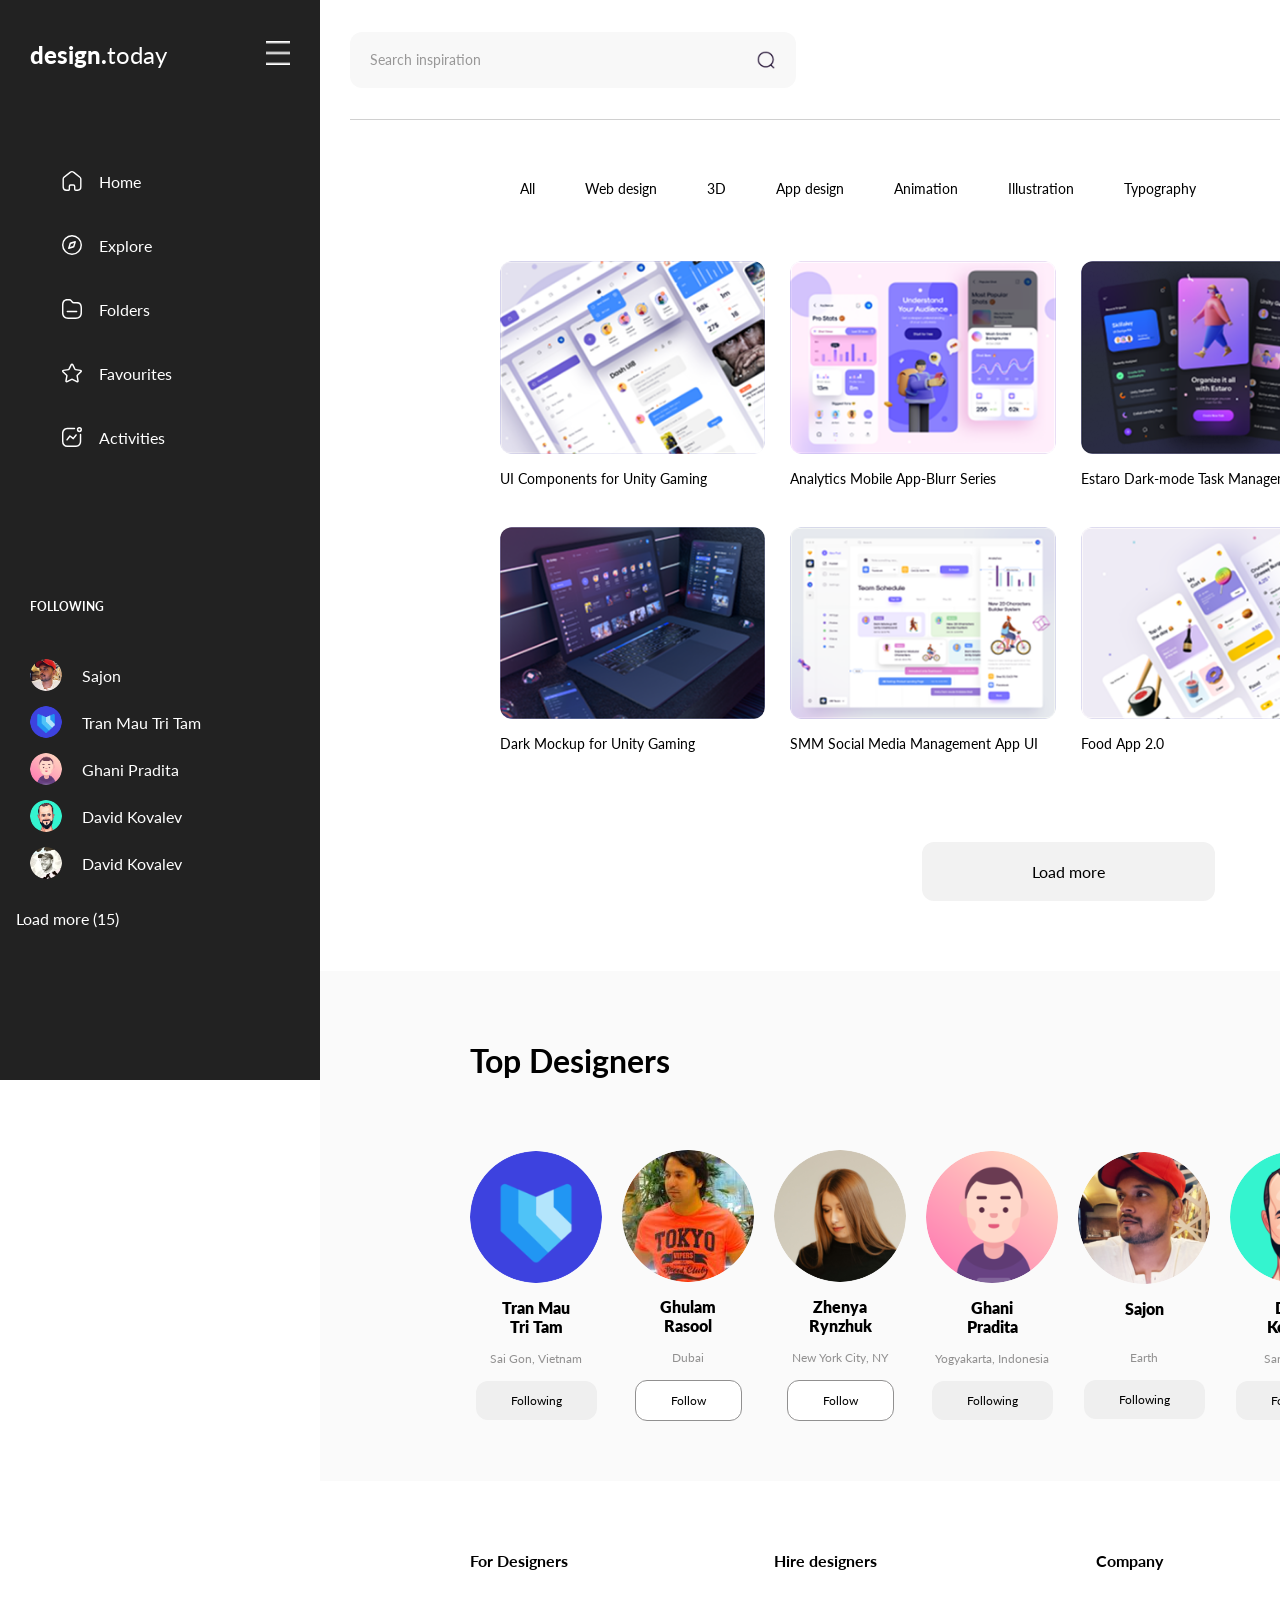
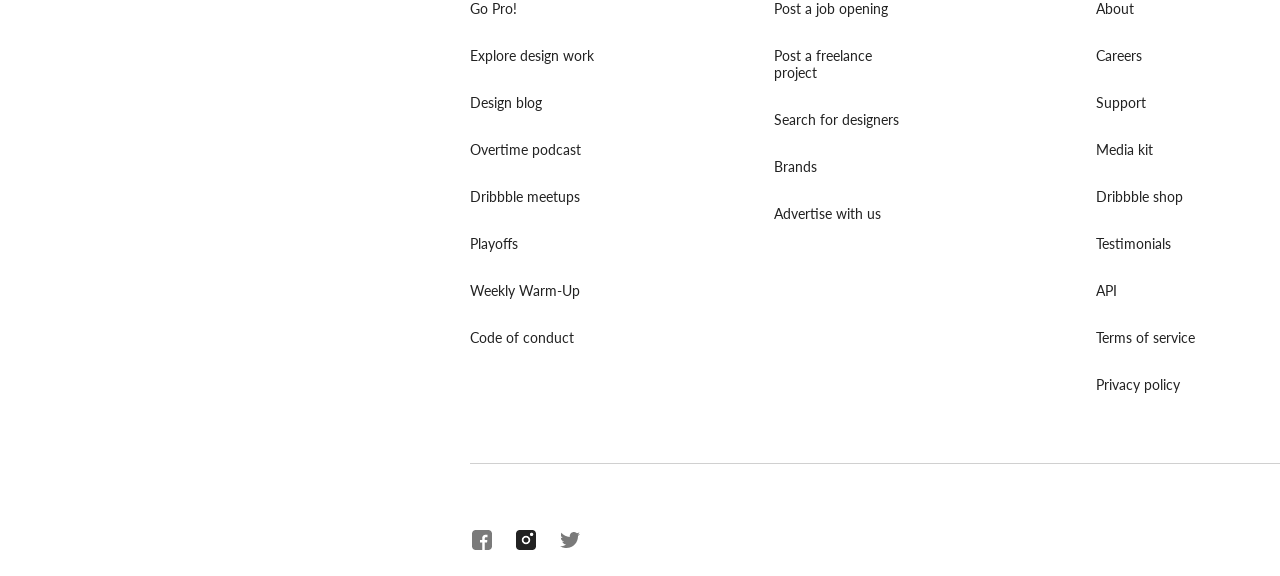
==== commit deb84404: "fix search (add form label)" ====
--- a/index.html
+++ b/index.html
@@ -84,19 +84,33 @@
       </div>
     </aside>
     <header class="header">
-      <div class="search">
+        <form class="search" role="search">
+        <label for="search-input" class="visually-hidden">Search inspiration</label>
+        <input
+             type="search"
+            id="search-input"
+            name="search"
+            placeholder="Search inspiration"
+            />
+            <button type="submit" aria-label="Search">
+             <img src="src/img/searchicon.png" alt="" />
+            </button>
+        </form>
+      <!-- <div class="search">
         <div>
           <span>Search inspiration</span>
         </div>
         <div>
           <img src="src/img/searchicon.png" alt="search" />
-        </div>
+        </div> -->
       </div>
       <div class="nextpage">
         <span>GO PRO!</span>
         <img src="src/img/mailnot.png" alt="maillogo" />
         <img src="src/img/notification.png" alt="messagelogo" />
-        <a href="#"><img src="src/img/nextpage.png" alt="gotonextpage" /></a>
+        <a href="nextpage.html"
+          ><img src="src/img/nextpage.png" alt="gotonextpage"
+        /></a>
         <button class="load">UPLOAD</button>
       </div>
     </header>
--- a/src/style.css
+++ b/src/style.css
@@ -95,6 +95,18 @@
   gap: 12px;
   padding: 16px;
 
+  /* .search {
+    order: 3;
+    width: 100%;
+    color: #111111;
+    background-color: #f8f8f8;
+    min-height: 48px;
+    display: flex;
+    justify-content: space-between;
+    align-items: center;
+    padding: 0 16px;
+    border-radius: 12px;
+  } */
   .search {
     order: 3;
     width: 100%;
@@ -106,6 +118,46 @@
     align-items: center;
     padding: 0 16px;
     border-radius: 12px;
+  }
+
+  .search input {
+    border: none;
+    background: none;
+    outline: none;
+    font-family: inherit;
+    font-size: 14px;
+    color: #111111;
+    flex: 1;
+  }
+
+  .search input::placeholder {
+    color: #989797;
+  }
+
+  .search button {
+    background: none;
+    border: none;
+    cursor: pointer;
+    padding: 0;
+    display: flex;
+    align-items: center;
+  }
+
+  .search img {
+    width: 20px;
+    height: 20px;
+  }
+
+  .visually-hidden {
+    position: absolute;
+    width: 1px;
+    height: 1px;
+    padding: 0;
+    margin: -1px;
+    overflow: hidden;
+    clip: rect(0, 0, 0, 0);
+    white-space: nowrap;
+    border: 0;
   }
 
   .nextpage {
@@ -329,7 +381,8 @@
 
   .media {
     display: flex;
-    flex-direction: column;
+    flex-direction: row;
+    justify-content: space-between;
     gap: 16px;
     padding: 24px 0;
 
